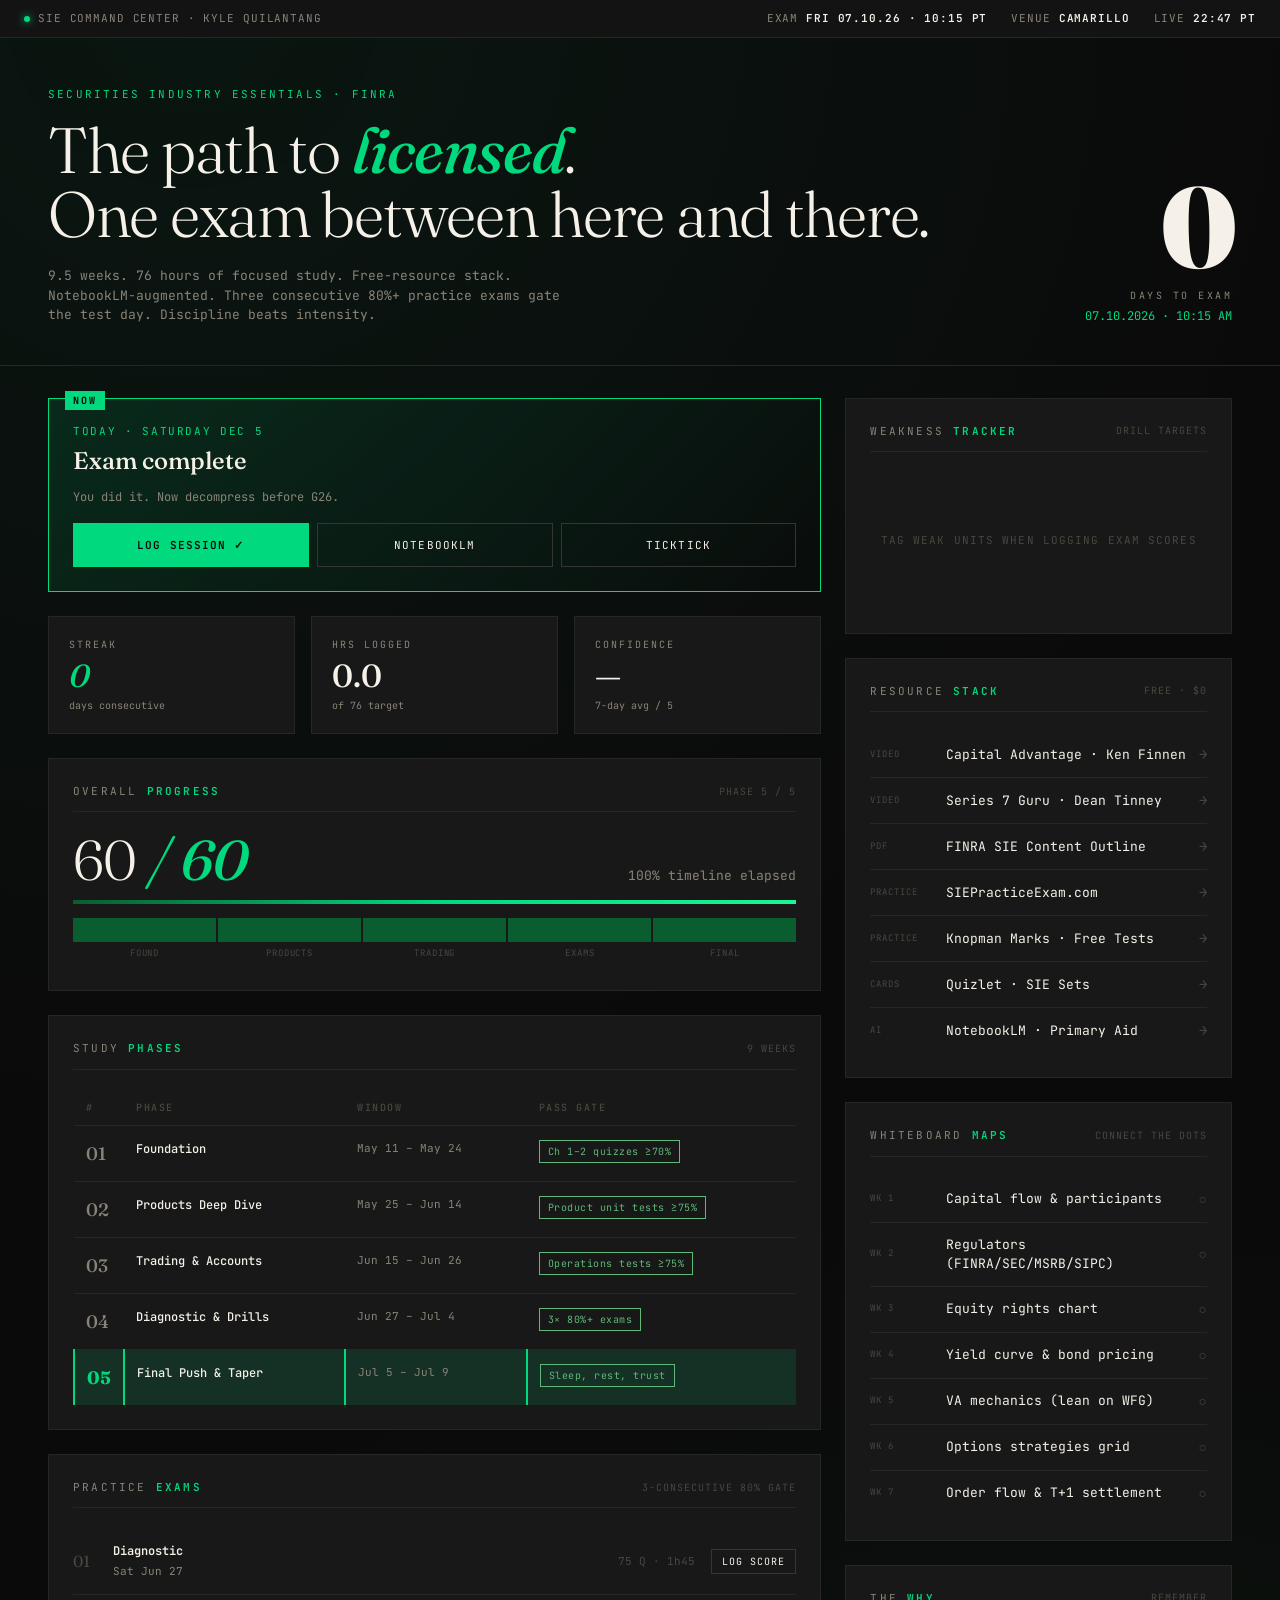
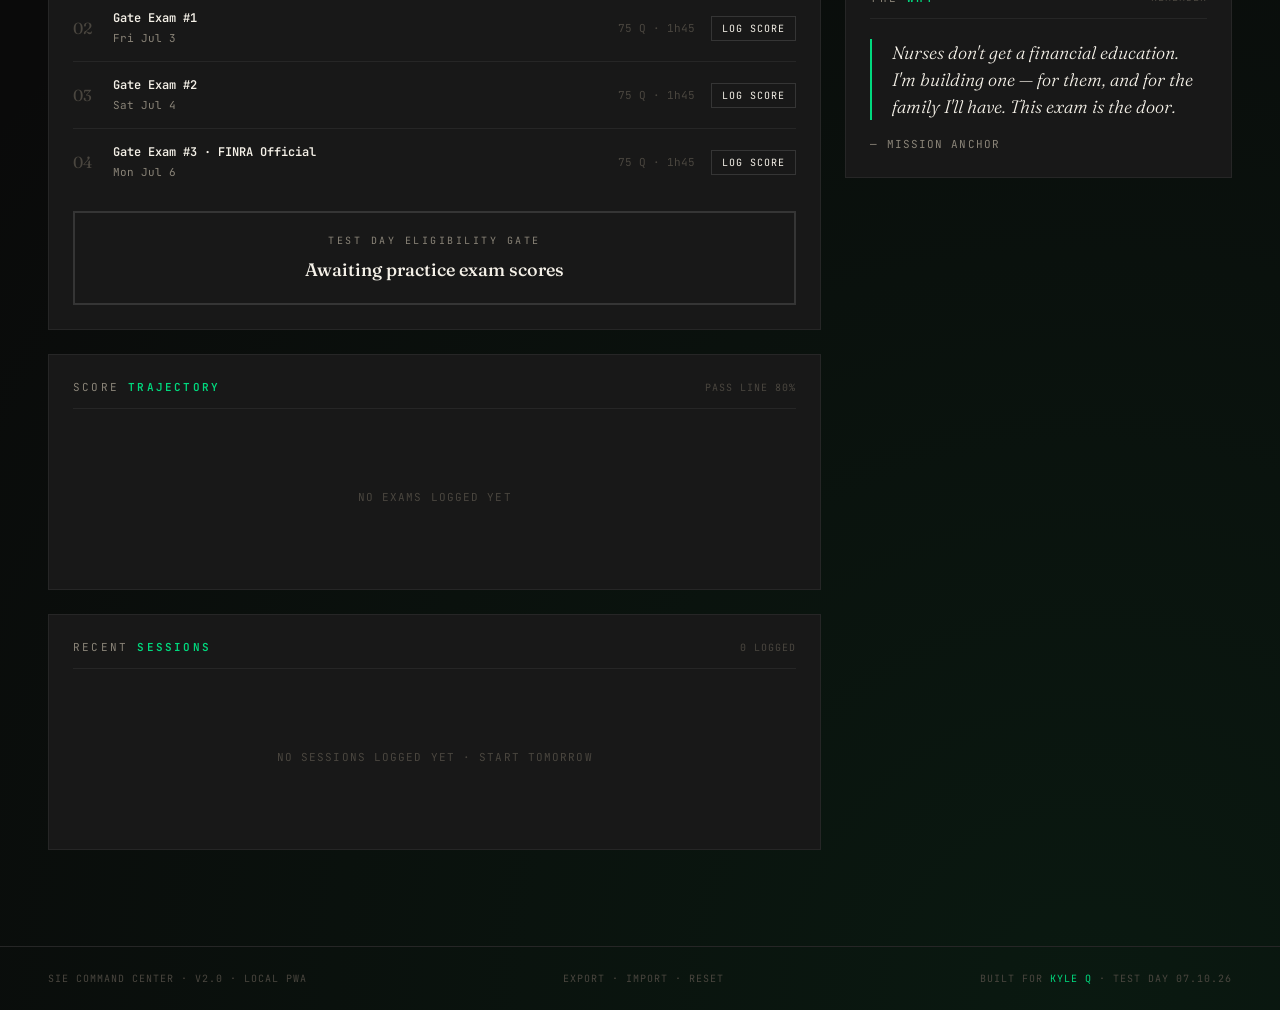
==== index.html @ 461f594e "Initial commit · SIE Command Center v2.0 Production rebuild of the v1 prototype as a vanilla HTML/CS" ====
<!DOCTYPE html>
<html lang="en">
<head>
  <meta charset="UTF-8" />
  <meta name="viewport" content="width=device-width, initial-scale=1.0, viewport-fit=cover, user-scalable=no" />
  <title>SIE Command Center · Kyle Quilantang</title>
  <meta name="description" content="A finance-terminal study dashboard for the FINRA SIE exam." />

  <link rel="manifest" href="manifest.json" />
  <meta name="theme-color" content="#0a0a0a" />
  <meta name="apple-mobile-web-app-capable" content="yes" />
  <meta name="apple-mobile-web-app-status-bar-style" content="black-translucent" />
  <meta name="apple-mobile-web-app-title" content="SIE" />
  <meta name="mobile-web-app-capable" content="yes" />
  <link rel="apple-touch-icon" href="icons/icon-180.png" />
  <link rel="apple-touch-icon" sizes="180x180" href="icons/icon-180.png" />
  <link rel="icon" type="image/png" sizes="192x192" href="icons/icon-192.png" />
  <link rel="icon" type="image/png" sizes="512x512" href="icons/icon-512.png" />
  <link rel="icon" type="image/svg+xml" href="icons/icon.svg" />

  <link rel="preconnect" href="https://fonts.googleapis.com">
  <link rel="preconnect" href="https://fonts.gstatic.com" crossorigin>
  <link href="https://fonts.googleapis.com/css2?family=Fraunces:ital,opsz,wght@0,9..144,300;0,9..144,500;0,9..144,700;0,9..144,900;1,9..144,500&family=JetBrains+Mono:wght@400;500;600;700&display=swap" rel="stylesheet">

  <link rel="stylesheet" href="css/styles.css" />
</head>
<body>

<div class="ticker">
  <div><span class="pulse"></span>SIE COMMAND CENTER · KYLE QUILANTANG</div>
  <div class="ticker-right">
    <span>EXAM <strong>FRI 07.10.26 · 10:15 PT</strong></span>
    <span>VENUE <strong>CAMARILLO</strong></span>
    <span id="liveTime">LIVE <strong>--:--</strong></span>
  </div>
</div>

<section class="hero">
  <div>
    <div class="hero-label">Securities Industry Essentials · FINRA</div>
    <h1 class="hero-title">The path to <em>licensed</em>.<br/>One exam between here and there.</h1>
    <p class="hero-sub">9.5 weeks. 76 hours of focused study. Free-resource stack. NotebookLM-augmented. Three consecutive 80%+ practice exams gate the test day. Discipline beats intensity.</p>
  </div>
  <div class="countdown">
    <div class="countdown-number" id="daysLeft">—</div>
    <div class="countdown-label">Days to Exam</div>
    <div class="countdown-date">07.10.2026 · 10:15 AM</div>
  </div>
</section>

<div class="grid">

  <div class="col">

    <div class="today-block">
      <div class="today-day" id="todayDay">TODAY · LOADING…</div>
      <div class="today-task" id="todayTask">—</div>
      <div class="today-detail" id="todayDetail">Loading current focus…</div>
      <div class="today-actions">
        <button class="btn primary" data-action="open-session">Log Session ✓</button>
        <button class="btn" data-action="open-notebook">NotebookLM</button>
        <button class="btn" data-action="open-ticktick">TickTick</button>
      </div>
    </div>

    <div class="stat-row">
      <div class="stat-card">
        <div class="label">Streak</div>
        <div class="value"><em id="streak">0</em></div>
        <div class="delta">days consecutive</div>
      </div>
      <div class="stat-card">
        <div class="label">Hrs Logged</div>
        <div class="value" id="hoursLogged">0</div>
        <div class="delta">of 76 target</div>
      </div>
      <div class="stat-card">
        <div class="label">Confidence</div>
        <div class="value" id="confValue">—</div>
        <div class="delta">7-day avg / 5</div>
      </div>
    </div>

    <div class="panel">
      <div class="panel-header">
        <div class="panel-title">Overall <strong>Progress</strong></div>
        <div class="panel-meta" id="phaseLabel">PHASE — / 5</div>
      </div>
      <div class="progress-stat">
        <div class="num" id="progressNum">— <em>/ 60</em></div>
        <div class="pct" id="progressPct">0% complete</div>
      </div>
      <div class="bar"><div class="bar-fill" id="barFill" style="width: 0%"></div></div>
      <div class="bar-segments" id="phaseSegs">
        <div class="seg"><div class="seg-label">FOUND</div></div>
        <div class="seg"><div class="seg-label">PRODUCTS</div></div>
        <div class="seg"><div class="seg-label">TRADING</div></div>
        <div class="seg"><div class="seg-label">EXAMS</div></div>
        <div class="seg"><div class="seg-label">FINAL</div></div>
      </div>
    </div>

    <div class="panel">
      <div class="panel-header">
        <div class="panel-title">Study <strong>Phases</strong></div>
        <div class="panel-meta">9 WEEKS</div>
      </div>
      <div class="phase-scroll">
        <table>
          <thead>
            <tr><th>#</th><th>Phase</th><th>Window</th><th>Pass Gate</th></tr>
          </thead>
          <tbody id="phaseTable"></tbody>
        </table>
      </div>
    </div>

    <div class="panel">
      <div class="panel-header">
        <div class="panel-title">Practice <strong>Exams</strong></div>
        <div class="panel-meta">3-CONSECUTIVE 80% GATE</div>
      </div>
      <div id="examList"></div>
      <div class="gate-status" id="gateStatus">
        <div class="gate-label">Test Day Eligibility Gate</div>
        <div class="gate-text" id="gateText">Awaiting practice exam scores</div>
      </div>
    </div>

    <div class="panel">
      <div class="panel-header">
        <div class="panel-title">Score <strong>Trajectory</strong></div>
        <div class="panel-meta">PASS LINE 80%</div>
      </div>
      <div id="chartWrap">
        <div class="chart-empty">No exams logged yet</div>
      </div>
    </div>

    <div class="panel">
      <div class="panel-header">
        <div class="panel-title">Recent <strong>Sessions</strong></div>
        <div class="panel-meta" id="sessionsMeta">0 LOGGED</div>
      </div>
      <div id="sessionsList">
        <div class="chart-empty">No sessions logged yet · Start tomorrow</div>
      </div>
    </div>

  </div>

  <div class="col">

    <div class="panel">
      <div class="panel-header">
        <div class="panel-title">Weakness <strong>Tracker</strong></div>
        <div class="panel-meta">DRILL TARGETS</div>
      </div>
      <div id="weaknessList">
        <div class="chart-empty">Tag weak units when logging exam scores</div>
      </div>
    </div>

    <div class="panel">
      <div class="panel-header">
        <div class="panel-title">Resource <strong>Stack</strong></div>
        <div class="panel-meta">FREE · $0</div>
      </div>
      <div class="resource-list">
        <a class="resource" href="https://www.youtube.com/@CapitalAdvantageTutoring" target="_blank" rel="noopener">
          <span class="resource-tag">VIDEO</span>
          <span class="resource-name">Capital Advantage · Ken Finnen</span>
          <span class="resource-arrow">→</span>
        </a>
        <a class="resource" href="https://www.youtube.com/@series7guru" target="_blank" rel="noopener">
          <span class="resource-tag">VIDEO</span>
          <span class="resource-name">Series 7 Guru · Dean Tinney</span>
          <span class="resource-arrow">→</span>
        </a>
        <a class="resource" href="https://www.finra.org/registration-exams-ce/qualification-exams/sie/content-outline" target="_blank" rel="noopener">
          <span class="resource-tag">PDF</span>
          <span class="resource-name">FINRA SIE Content Outline</span>
          <span class="resource-arrow">→</span>
        </a>
        <a class="resource" href="https://siepracticeexam.com" target="_blank" rel="noopener">
          <span class="resource-tag">PRACTICE</span>
          <span class="resource-name">SIEPracticeExam.com</span>
          <span class="resource-arrow">→</span>
        </a>
        <a class="resource" href="https://www.knopman.com/sie-exam-prep/" target="_blank" rel="noopener">
          <span class="resource-tag">PRACTICE</span>
          <span class="resource-name">Knopman Marks · Free Tests</span>
          <span class="resource-arrow">→</span>
        </a>
        <a class="resource" href="https://quizlet.com/subject/sie/" target="_blank" rel="noopener">
          <span class="resource-tag">CARDS</span>
          <span class="resource-name">Quizlet · SIE Sets</span>
          <span class="resource-arrow">→</span>
        </a>
        <a class="resource" href="https://notebooklm.google.com" target="_blank" rel="noopener">
          <span class="resource-tag">AI</span>
          <span class="resource-name">NotebookLM · Primary Aid</span>
          <span class="resource-arrow">→</span>
        </a>
      </div>
    </div>

    <div class="panel">
      <div class="panel-header">
        <div class="panel-title">Whiteboard <strong>Maps</strong></div>
        <div class="panel-meta">CONNECT THE DOTS</div>
      </div>
      <div class="resource-list" id="whiteboardList"></div>
    </div>

    <div class="panel">
      <div class="panel-header">
        <div class="panel-title">The <strong>Why</strong></div>
        <div class="panel-meta">REMEMBER</div>
      </div>
      <div class="support-quote">Nurses don't get a financial education. I'm building one — for them, and for the family I'll have. This exam is the door.</div>
      <div class="support-attr">— Mission Anchor</div>
    </div>

  </div>

</div>

<footer>
  <div>SIE COMMAND CENTER · v2.0 · LOCAL PWA</div>
  <div>
    <button data-action="export">Export</button> ·
    <button data-action="import">Import</button> ·
    <button data-action="reset">Reset</button>
  </div>
  <div>BUILT FOR <em>KYLE Q</em> · TEST DAY 07.10.26</div>
</footer>

<div class="modal-backdrop" id="sessionModal" data-dismiss="backdrop">
  <div class="modal" role="dialog" aria-labelledby="sessionTitle">
    <div class="modal-header">
      <div class="modal-title" id="sessionTitle">Log <strong>Session</strong></div>
      <button class="modal-close" data-action="close-session" aria-label="Close">×</button>
    </div>
    <div class="modal-body">
      <div class="modal-section">
        <div class="modal-label">Hours Studied</div>
        <div class="hour-grid" id="hourGrid"></div>
      </div>
      <div class="modal-section">
        <div class="modal-label">Confidence (1–5)</div>
        <div class="conf-row" id="confRow"></div>
        <div class="conf-scale">
          <span>Lost</span><span>Shaky</span><span>OK</span><span>Solid</span><span>Locked</span>
        </div>
      </div>
      <div class="modal-section">
        <div class="modal-label">Topic / Notes (optional)</div>
        <input id="sessionTopic" placeholder="e.g. Capital Advantage Ch 3 + 20 Quizlet cards" maxlength="200" />
      </div>
      <div class="modal-section">
        <button class="btn primary" style="width:100%; padding:14px;" data-action="save-session">Log Session</button>
      </div>
    </div>
  </div>
</div>

<div class="modal-backdrop" id="examModal" data-dismiss="backdrop">
  <div class="modal" role="dialog" aria-labelledby="examTitle">
    <div class="modal-header">
      <div class="modal-title" id="examTitle">Log <strong>Exam Score</strong></div>
      <button class="modal-close" data-action="close-exam" aria-label="Close">×</button>
    </div>
    <div class="modal-body">
      <div class="modal-section">
        <div class="modal-label" id="examModalSubtitle">Practice Exam #—</div>
        <input id="examScore" type="number" min="0" max="100" placeholder="Score (0–100)" />
      </div>
      <div class="modal-section">
        <div class="modal-label">Weak Units (tag what tripped you)</div>
        <div class="tag-row" id="weakTagRow"></div>
      </div>
      <div class="modal-section">
        <div class="modal-label">Notes (optional)</div>
        <input id="examNotes" placeholder="What patterns showed up?" maxlength="200" />
      </div>
      <div class="modal-section">
        <button class="btn primary" style="width:100%; padding:14px;" data-action="save-exam">Save Score</button>
      </div>
    </div>
  </div>
</div>

<div class="test-day" id="testDay">
  <div class="test-day-tag">TEST DAY · 07.10.2026</div>
  <div class="test-day-time">10:15</div>
  <div class="test-day-msg">Drive to Camarillo. You've got this.</div>
  <div class="test-day-detail">
    <div>LEAVE WAGON WHEEL · <strong>9:15 AM</strong></div>
    <div>ARRIVE BY · <strong>9:45 AM</strong></div>
    <div>VENTURA–CAMARILLO TEST CENTER</div>
    <div>400 W VENTURA BLVD · STE 130 · CAMARILLO CA</div>
    <div>ELIGIBILITY ID · <strong>T0887186</strong></div>
  </div>
  <button class="test-day-exit" data-action="exit-testday">[ exit test day mode ]</button>
</div>

<div class="install-hint" id="installHint">
  <span>Add to Home Screen → Share button → "Add to Home Screen"</span>
  <button data-action="dismiss-install">Got it</button>
</div>

<script src="js/data.js"></script>
<script src="js/storage.js"></script>
<script src="js/render.js"></script>
<script src="js/app.js"></script>

</body>
</html>
---- css/styles.css ----
:root {
  --bg: #0a0a0a;
  --bg-elev: #131313;
  --bg-card: #181818;
  --bg-modal: #0f0f0f;
  --border: #262626;
  --border-strong: #353535;
  --text: #f5f1e8;
  --text-dim: #8a8478;
  --text-faint: #4a463f;
  --accent: #00d97e;
  --accent-bright: #1cf593;
  --accent-deep: #0a5d2e;
  --accent-soft: rgba(0, 217, 126, 0.12);
  --accent-line: rgba(0, 217, 126, 0.35);
  --green: #5fb878;
  --red: #d65454;
  --yellow: #d4a02a;
  --display: 'Fraunces', Georgia, serif;
  --mono: 'JetBrains Mono', ui-monospace, 'SF Mono', Menlo, monospace;
}
* { box-sizing: border-box; margin: 0; padding: 0; }
html, body {
  background: var(--bg);
  color: var(--text);
  font-family: var(--mono);
  font-size: 14px;
  line-height: 1.5;
  -webkit-font-smoothing: antialiased;
  -webkit-tap-highlight-color: transparent;
  min-height: 100vh;
}
body {
  background-image:
    radial-gradient(circle at 15% 0%, rgba(0, 217, 126, 0.06), transparent 40%),
    radial-gradient(circle at 85% 100%, rgba(10, 93, 46, 0.18), transparent 50%);
  padding:
    env(safe-area-inset-top)
    env(safe-area-inset-right)
    env(safe-area-inset-bottom)
    env(safe-area-inset-left);
}
button { font: inherit; color: inherit; }
a { color: inherit; }
input, textarea {
  font-family: var(--mono);
  background: var(--bg-elev);
  color: var(--text);
  border: 1px solid var(--border-strong);
  padding: 12px;
  font-size: 14px;
  width: 100%;
  outline: none;
}
input:focus, textarea:focus { border-color: var(--accent); }

/* ===== TICKER ===== */
.ticker {
  border-bottom: 1px solid var(--border);
  background: var(--bg-elev);
  padding: 10px 24px;
  display: flex;
  justify-content: space-between;
  align-items: center;
  font-size: 11px;
  letter-spacing: 0.08em;
  text-transform: uppercase;
  color: var(--text-dim);
}
.ticker .pulse {
  display: inline-block;
  width: 6px; height: 6px;
  border-radius: 50%;
  background: var(--accent);
  box-shadow: 0 0 8px var(--accent);
  margin-right: 8px;
  animation: pulse 2s infinite;
}
@keyframes pulse {
  0%, 100% { opacity: 1; }
  50% { opacity: 0.4; }
}
.ticker-right { display: flex; gap: 24px; }
.ticker-right span strong { color: var(--text); font-weight: 600; }

/* ===== HERO ===== */
.hero {
  padding: 48px 48px 40px;
  border-bottom: 1px solid var(--border);
  display: grid;
  grid-template-columns: 1fr auto;
  gap: 48px;
  align-items: end;
}
.hero-label {
  font-family: var(--mono);
  font-size: 11px;
  letter-spacing: 0.2em;
  text-transform: uppercase;
  color: var(--accent);
  margin-bottom: 16px;
}
.hero-title {
  font-family: var(--display);
  font-weight: 300;
  font-size: clamp(36px, 5vw, 72px);
  line-height: 1;
  letter-spacing: -0.02em;
  color: var(--text);
}
.hero-title em {
  font-style: italic;
  font-weight: 500;
  color: var(--accent);
}
.hero-sub {
  margin-top: 20px;
  font-family: var(--mono);
  color: var(--text-dim);
  font-size: 13px;
  max-width: 540px;
}
.countdown { text-align: right; }
.countdown-number {
  font-family: var(--display);
  font-weight: 900;
  font-size: clamp(80px, 9vw, 140px);
  line-height: 0.85;
  color: var(--text);
  letter-spacing: -0.04em;
}
.countdown-label {
  font-family: var(--mono);
  font-size: 10px;
  letter-spacing: 0.25em;
  text-transform: uppercase;
  color: var(--text-dim);
  margin-top: 12px;
}
.countdown-date {
  font-family: var(--mono);
  font-size: 12px;
  color: var(--accent);
  margin-top: 4px;
}

/* ===== GRID ===== */
.grid {
  padding: 32px 48px 96px;
  display: grid;
  grid-template-columns: 2fr 1fr;
  gap: 24px;
}
.col { display: flex; flex-direction: column; gap: 24px; min-width: 0; }

.panel {
  background: var(--bg-card);
  border: 1px solid var(--border);
  padding: 24px;
  position: relative;
}
.panel-header {
  display: flex;
  justify-content: space-between;
  align-items: center;
  gap: 12px;
  margin-bottom: 20px;
  padding-bottom: 12px;
  border-bottom: 1px solid var(--border);
}
.panel-title {
  font-family: var(--mono);
  font-size: 11px;
  letter-spacing: 0.2em;
  text-transform: uppercase;
  color: var(--text-dim);
}
.panel-title strong { color: var(--accent); font-weight: 600; }
.panel-meta {
  font-family: var(--mono);
  font-size: 10px;
  color: var(--text-faint);
  letter-spacing: 0.1em;
  white-space: nowrap;
}

/* ===== PROGRESS ===== */
.progress-stat {
  display: flex;
  justify-content: space-between;
  align-items: baseline;
  margin-bottom: 12px;
}
.progress-stat .num {
  font-family: var(--display);
  font-size: 56px;
  font-weight: 300;
  color: var(--text);
  line-height: 1;
  letter-spacing: -0.02em;
}
.progress-stat .num em {
  font-style: italic;
  color: var(--accent);
  font-weight: 500;
}
.progress-stat .pct {
  font-family: var(--mono);
  font-size: 13px;
  color: var(--text-dim);
}
.bar {
  height: 4px;
  background: var(--border);
  position: relative;
  overflow: hidden;
}
.bar-fill {
  height: 100%;
  background: linear-gradient(90deg, var(--accent-deep) 0%, var(--accent) 50%, var(--accent-bright) 100%);
  transition: width 0.6s cubic-bezier(0.16, 1, 0.3, 1);
}
.bar-segments {
  display: flex;
  margin-top: 14px;
  gap: 2px;
  margin-bottom: 24px;
}
.seg {
  flex: 1;
  height: 24px;
  background: var(--border);
  position: relative;
  cursor: pointer;
  transition: all 0.2s;
}
.seg:hover { background: var(--border-strong); }
.seg.done { background: var(--accent-deep); }
.seg.current {
  background: var(--accent-soft);
  border-top: 2px solid var(--accent);
}
.seg-label {
  position: absolute;
  bottom: -18px;
  left: 50%;
  transform: translateX(-50%);
  font-size: 9px;
  color: var(--text-faint);
  letter-spacing: 0.1em;
  white-space: nowrap;
}

/* ===== PHASE TABLE ===== */
.phase-scroll { overflow-x: auto; -webkit-overflow-scrolling: touch; }
table {
  width: 100%;
  border-collapse: collapse;
  font-family: var(--mono);
  font-size: 12px;
}
th {
  text-align: left;
  padding: 10px 12px;
  font-size: 10px;
  letter-spacing: 0.15em;
  text-transform: uppercase;
  color: var(--text-faint);
  font-weight: 500;
  border-bottom: 1px solid var(--border);
}
td {
  padding: 14px 12px;
  border-bottom: 1px solid var(--border);
  color: var(--text);
  vertical-align: top;
}
tr:last-child td { border-bottom: none; }
tr.current-phase td {
  background: var(--accent-soft);
  border-left: 2px solid var(--accent);
}
tr.current-phase td:first-child {
  color: var(--accent);
  font-weight: 700;
}
td.phase-num {
  font-family: var(--display);
  font-size: 18px;
  color: var(--text-dim);
  font-weight: 500;
  width: 40px;
}
td.phase-name { color: var(--text); font-weight: 500; }
td.phase-dates { color: var(--text-dim); font-size: 11px; white-space: nowrap; }
.gate-pill {
  display: inline-block;
  padding: 3px 8px;
  font-size: 10px;
  border: 1px solid var(--border-strong);
  color: var(--text-dim);
  letter-spacing: 0.05em;
}
.gate-pill.met { color: var(--green); border-color: var(--green); }
.gate-pill.active { color: var(--accent); border-color: var(--accent); }

/* ===== TODAY ===== */
.today-block {
  border: 1px solid var(--accent);
  padding: 24px;
  background: linear-gradient(135deg, var(--accent-soft) 0%, transparent 100%);
  position: relative;
}
.today-block::before {
  content: 'NOW';
  position: absolute;
  top: -8px; left: 16px;
  background: var(--accent);
  color: var(--bg);
  font-family: var(--mono);
  font-size: 10px;
  font-weight: 700;
  letter-spacing: 0.2em;
  padding: 2px 8px;
}
.today-day {
  font-family: var(--mono);
  font-size: 11px;
  letter-spacing: 0.15em;
  color: var(--accent);
  text-transform: uppercase;
}
.today-task {
  font-family: var(--display);
  font-size: 24px;
  font-weight: 500;
  line-height: 1.2;
  margin: 8px 0 12px;
  color: var(--text);
}
.today-detail {
  font-family: var(--mono);
  font-size: 12px;
  color: var(--text-dim);
  line-height: 1.6;
}
.today-actions {
  display: flex;
  flex-wrap: wrap;
  gap: 8px;
  margin-top: 16px;
}

/* ===== BUTTONS ===== */
.btn {
  flex: 1;
  min-width: 120px;
  min-height: 44px;
  background: transparent;
  border: 1px solid var(--border-strong);
  color: var(--text);
  padding: 10px 14px;
  font-family: var(--mono);
  font-size: 11px;
  letter-spacing: 0.1em;
  text-transform: uppercase;
  cursor: pointer;
  transition: all 0.2s;
}
.btn:hover, .btn:active { border-color: var(--accent); color: var(--accent); }
.btn.primary {
  background: var(--accent);
  color: var(--bg);
  border-color: var(--accent);
  font-weight: 600;
}
.btn.primary:hover, .btn.primary:active {
  background: var(--accent-bright);
  color: var(--bg);
}

/* ===== RESOURCE LIST ===== */
.resource-list { display: flex; flex-direction: column; gap: 0; }
.resource {
  display: grid;
  grid-template-columns: auto 1fr auto;
  gap: 12px;
  align-items: center;
  padding: 12px 0;
  border-bottom: 1px solid var(--border);
  text-decoration: none;
  color: var(--text);
  transition: padding 0.2s;
  cursor: pointer;
  user-select: none;
}
.resource:last-child { border-bottom: none; }
.resource:hover { padding-left: 8px; color: var(--accent); }
.resource-tag {
  font-family: var(--mono);
  font-size: 9px;
  color: var(--text-faint);
  letter-spacing: 0.1em;
  width: 64px;
}
.resource-name { font-size: 13px; }
.resource-arrow { color: var(--text-faint); font-size: 14px; }
.resource:hover .resource-arrow { color: var(--accent); }
.resource.done .resource-arrow { color: var(--accent); }
.resource.done .resource-name {
  color: var(--text-dim);
  text-decoration: line-through;
  text-decoration-color: var(--accent-line);
}

/* ===== STAT CARDS ===== */
.stat-row {
  display: grid;
  grid-template-columns: repeat(3, 1fr);
  gap: 16px;
}
.stat-card {
  background: var(--bg-card);
  border: 1px solid var(--border);
  padding: 20px;
}
.stat-card .label {
  font-family: var(--mono);
  font-size: 10px;
  letter-spacing: 0.2em;
  text-transform: uppercase;
  color: var(--text-dim);
  margin-bottom: 8px;
}
.stat-card .value {
  font-family: var(--display);
  font-size: 32px;
  font-weight: 500;
  color: var(--text);
  line-height: 1;
}
.stat-card .value em { font-style: italic; color: var(--accent); }
.stat-card .delta {
  font-family: var(--mono);
  font-size: 10px;
  color: var(--text-dim);
  margin-top: 6px;
}

/* ===== EXAMS ===== */
.exam-row {
  display: grid;
  grid-template-columns: 24px 1fr auto auto;
  gap: 16px;
  align-items: center;
  padding: 14px 0;
  border-bottom: 1px solid var(--border);
}
.exam-row:last-child { border-bottom: none; }
.exam-num {
  font-family: var(--display);
  font-size: 16px;
  color: var(--text-faint);
}
.exam-name { font-size: 12px; min-width: 0; }
.exam-name strong { color: var(--text); display: block; margin-bottom: 2px; font-weight: 600; }
.exam-name span { color: var(--text-dim); font-size: 11px; }
.exam-meta { color: var(--text-faint); font-size: 11px; white-space: nowrap; }
.exam-score {
  font-family: var(--mono);
  font-weight: 600;
  font-size: 13px;
  cursor: pointer;
}
.exam-score.locked { color: var(--text-faint); cursor: default; }
.exam-score.pass { color: var(--green); }
.exam-score.fail { color: var(--red); }
.exam-score.pending { color: var(--yellow); }

/* ===== GATE ===== */
.gate-status {
  border: 2px solid var(--border-strong);
  padding: 20px;
  text-align: center;
  margin-top: 16px;
}
.gate-status.met {
  border-color: var(--green);
  background: rgba(95, 184, 120, 0.06);
}
.gate-label {
  font-family: var(--mono);
  font-size: 10px;
  letter-spacing: 0.25em;
  text-transform: uppercase;
  color: var(--text-dim);
  margin-bottom: 8px;
}
.gate-text {
  font-family: var(--display);
  font-size: 18px;
  font-weight: 500;
  color: var(--text);
}
.gate-status.met .gate-text { color: var(--green); }

/* ===== CHART ===== */
.chart {
  width: 100%;
  height: 180px;
  margin-top: 4px;
  overflow: visible;
}
.chart-empty {
  color: var(--text-faint);
  font-size: 11px;
  letter-spacing: 0.1em;
  text-align: center;
  padding: 60px 0;
  text-transform: uppercase;
}

/* ===== WEAKNESS ===== */
.weakness-item {
  display: grid;
  grid-template-columns: 1fr auto;
  gap: 12px;
  padding: 8px 0;
  border-bottom: 1px solid var(--border);
  align-items: center;
}
.weakness-item:last-child { border-bottom: none; }
.weakness-item .topic { font-size: 12px; color: var(--text); }
.weakness-item .count {
  font-family: var(--display);
  font-size: 18px;
  color: var(--accent);
  font-weight: 500;
}

/* ===== SUPPORT ===== */
.support-quote {
  font-family: var(--display);
  font-style: italic;
  font-weight: 300;
  font-size: 18px;
  line-height: 1.5;
  color: var(--text);
  border-left: 2px solid var(--accent);
  padding-left: 20px;
  margin: 16px 0;
}
.support-attr {
  font-family: var(--mono);
  font-size: 11px;
  color: var(--text-dim);
  letter-spacing: 0.1em;
  text-transform: uppercase;
}

/* ===== SESSIONS ===== */
.session-row {
  display: grid;
  grid-template-columns: auto 1fr auto auto;
  gap: 12px;
  padding: 10px 0;
  border-bottom: 1px solid var(--border);
  align-items: center;
  font-size: 12px;
}
.session-row:last-child { border-bottom: none; }
.session-row .date { color: var(--text-dim); white-space: nowrap; }
.session-row .topic {
  color: var(--text);
  min-width: 0;
  overflow: hidden;
  text-overflow: ellipsis;
  white-space: nowrap;
}
.session-row .hours { color: var(--accent); font-weight: 600; white-space: nowrap; }
.session-row .conf { color: var(--text-dim); font-size: 11px; }

/* ===== FOOTER ===== */
footer {
  padding: 24px 48px calc(24px + env(safe-area-inset-bottom));
  border-top: 1px solid var(--border);
  font-family: var(--mono);
  font-size: 10px;
  color: var(--text-faint);
  letter-spacing: 0.1em;
  text-transform: uppercase;
  display: flex;
  justify-content: space-between;
  flex-wrap: wrap;
  gap: 12px;
}
footer em { color: var(--accent); font-style: normal; }
footer button {
  background: transparent;
  border: none;
  color: var(--text-faint);
  cursor: pointer;
  font: inherit;
  letter-spacing: inherit;
  text-transform: inherit;
}
footer button:hover { color: var(--accent); }

/* ===== MODAL ===== */
.modal-backdrop {
  position: fixed;
  inset: 0;
  background: rgba(0, 0, 0, 0.7);
  backdrop-filter: blur(4px);
  -webkit-backdrop-filter: blur(4px);
  z-index: 100;
  display: none;
  align-items: center;
  justify-content: center;
  padding: 16px;
  padding-top: calc(16px + env(safe-area-inset-top));
  padding-bottom: calc(16px + env(safe-area-inset-bottom));
}
.modal-backdrop.open { display: flex; }
.modal {
  background: var(--bg-modal);
  border: 1px solid var(--border-strong);
  width: 100%;
  max-width: 480px;
  max-height: 100%;
  overflow-y: auto;
  -webkit-overflow-scrolling: touch;
  position: relative;
}
.modal-header {
  padding: 20px 24px;
  border-bottom: 1px solid var(--border);
  display: flex;
  justify-content: space-between;
  align-items: center;
}
.modal-title {
  font-family: var(--mono);
  font-size: 11px;
  letter-spacing: 0.2em;
  text-transform: uppercase;
  color: var(--text-dim);
}
.modal-title strong { color: var(--accent); font-weight: 600; }
.modal-close {
  background: transparent;
  border: none;
  color: var(--text-dim);
  font-size: 22px;
  cursor: pointer;
  padding: 0;
  width: 44px; height: 44px;
  line-height: 1;
}
.modal-close:hover { color: var(--accent); }
.modal-body { padding: 24px; }
.modal-section { margin-bottom: 24px; }
.modal-section:last-child { margin-bottom: 0; }
.modal-label {
  font-family: var(--mono);
  font-size: 10px;
  letter-spacing: 0.2em;
  text-transform: uppercase;
  color: var(--text-dim);
  margin-bottom: 12px;
}

/* ===== HOUR PICKER ===== */
.hour-grid {
  display: grid;
  grid-template-columns: repeat(4, 1fr);
  gap: 8px;
}
.hour-btn {
  background: var(--bg-elev);
  border: 1px solid var(--border-strong);
  color: var(--text);
  padding: 16px 0;
  min-height: 56px;
  font-family: var(--display);
  font-size: 22px;
  font-weight: 500;
  cursor: pointer;
  transition: all 0.15s;
}
.hour-btn:hover { border-color: var(--accent); color: var(--accent); }
.hour-btn.selected {
  background: var(--accent);
  color: var(--bg);
  border-color: var(--accent);
}

/* ===== CONFIDENCE ===== */
.conf-row {
  display: grid;
  grid-template-columns: repeat(5, 1fr);
  gap: 8px;
}
.conf-btn {
  aspect-ratio: 1;
  min-height: 56px;
  background: var(--bg-elev);
  border: 1px solid var(--border-strong);
  color: var(--text);
  font-family: var(--display);
  font-size: 24px;
  font-weight: 500;
  cursor: pointer;
  transition: all 0.15s;
}
.conf-btn:hover { border-color: var(--accent); }
.conf-btn.selected {
  background: var(--accent);
  color: var(--bg);
  border-color: var(--accent);
}
.conf-scale {
  display: flex;
  justify-content: space-between;
  margin-top: 8px;
  font-size: 9px;
  color: var(--text-faint);
  letter-spacing: 0.1em;
  text-transform: uppercase;
}

/* ===== TAGS ===== */
.tag-row { display: flex; flex-wrap: wrap; gap: 6px; }
.tag {
  background: var(--bg-elev);
  border: 1px solid var(--border-strong);
  color: var(--text-dim);
  padding: 8px 12px;
  min-height: 36px;
  font-family: var(--mono);
  font-size: 11px;
  cursor: pointer;
  transition: all 0.15s;
  user-select: none;
}
.tag:hover { border-color: var(--accent); color: var(--accent); }
.tag.selected {
  background: var(--accent-soft);
  border-color: var(--accent);
  color: var(--accent);
}

/* ===== TEST DAY ===== */
.test-day {
  position: fixed;
  inset: 0;
  background: var(--bg);
  background-image:
    radial-gradient(circle at 50% 30%, rgba(0, 217, 126, 0.20), transparent 50%),
    radial-gradient(circle at 50% 80%, rgba(10, 93, 46, 0.30), transparent 60%);
  z-index: 200;
  display: none;
  flex-direction: column;
  align-items: center;
  justify-content: center;
  text-align: center;
  padding: 32px;
  gap: 24px;
}
.test-day.show { display: flex; }
.test-day-tag {
  font-family: var(--mono);
  font-size: 11px;
  letter-spacing: 0.3em;
  text-transform: uppercase;
  color: var(--accent);
}
.test-day-time {
  font-family: var(--display);
  font-weight: 900;
  font-size: clamp(80px, 18vw, 180px);
  line-height: 0.85;
  color: var(--text);
  letter-spacing: -0.04em;
}
.test-day-msg {
  font-family: var(--display);
  font-style: italic;
  font-size: clamp(24px, 4vw, 36px);
  color: var(--accent);
  font-weight: 500;
  max-width: 600px;
}
.test-day-detail {
  font-family: var(--mono);
  color: var(--text-dim);
  font-size: 13px;
  letter-spacing: 0.05em;
  line-height: 1.8;
}
.test-day-detail strong { color: var(--text); }
.test-day-exit {
  margin-top: 16px;
  font-size: 10px;
  color: var(--text-faint);
  letter-spacing: 0.2em;
  text-transform: uppercase;
  background: none;
  border: none;
  cursor: pointer;
}
.test-day-exit:hover { color: var(--accent); }

/* ===== INSTALL HINT ===== */
.install-hint {
  position: fixed;
  bottom: calc(16px + env(safe-area-inset-bottom));
  left: 16px; right: 16px;
  background: var(--bg-modal);
  border: 1px solid var(--accent);
  padding: 12px 16px;
  font-size: 11px;
  letter-spacing: 0.05em;
  color: var(--text);
  z-index: 50;
  display: none;
  align-items: center;
  justify-content: space-between;
  gap: 12px;
}
.install-hint.show { display: flex; }
.install-hint button {
  background: none;
  border: none;
  color: var(--accent);
  font-family: var(--mono);
  font-size: 11px;
  letter-spacing: 0.1em;
  cursor: pointer;
  text-transform: uppercase;
}

/* ===== RESPONSIVE ===== */
@media (max-width: 900px) {
  .hero { grid-template-columns: 1fr; padding: 28px 20px; gap: 20px; }
  .countdown { text-align: left; }
  .grid { grid-template-columns: 1fr; padding: 20px 20px 96px; gap: 20px; }
  .stat-row { grid-template-columns: repeat(3, 1fr); gap: 8px; }
  .stat-card { padding: 14px 12px; }
  .stat-card .value { font-size: 26px; }
  .ticker { flex-direction: column; gap: 6px; align-items: flex-start; padding: 10px 16px; }
  .ticker-right { gap: 16px; flex-wrap: wrap; }
  footer { flex-direction: column; gap: 8px; padding: 16px 20px calc(16px + env(safe-area-inset-bottom)); }
  .panel { padding: 18px; }
  .today-block { padding: 18px; }
  .today-task { font-size: 20px; }
  .progress-stat .num { font-size: 42px; }
  .resource-tag { width: 52px; }
  td { padding: 10px 8px; }
  th { padding: 8px 8px; }
}

/* ===== ENTRANCE ===== */
.panel, .stat-card, .today-block {
  opacity: 0;
  transform: translateY(12px);
  animation: rise 0.7s cubic-bezier(0.16, 1, 0.3, 1) forwards;
}
.panel:nth-child(1) { animation-delay: 0.05s; }
.panel:nth-child(2) { animation-delay: 0.15s; }
.panel:nth-child(3) { animation-delay: 0.25s; }
.panel:nth-child(4) { animation-delay: 0.35s; }
.panel:nth-child(5) { animation-delay: 0.45s; }
@keyframes rise {
  to { opacity: 1; transform: translateY(0); }
}
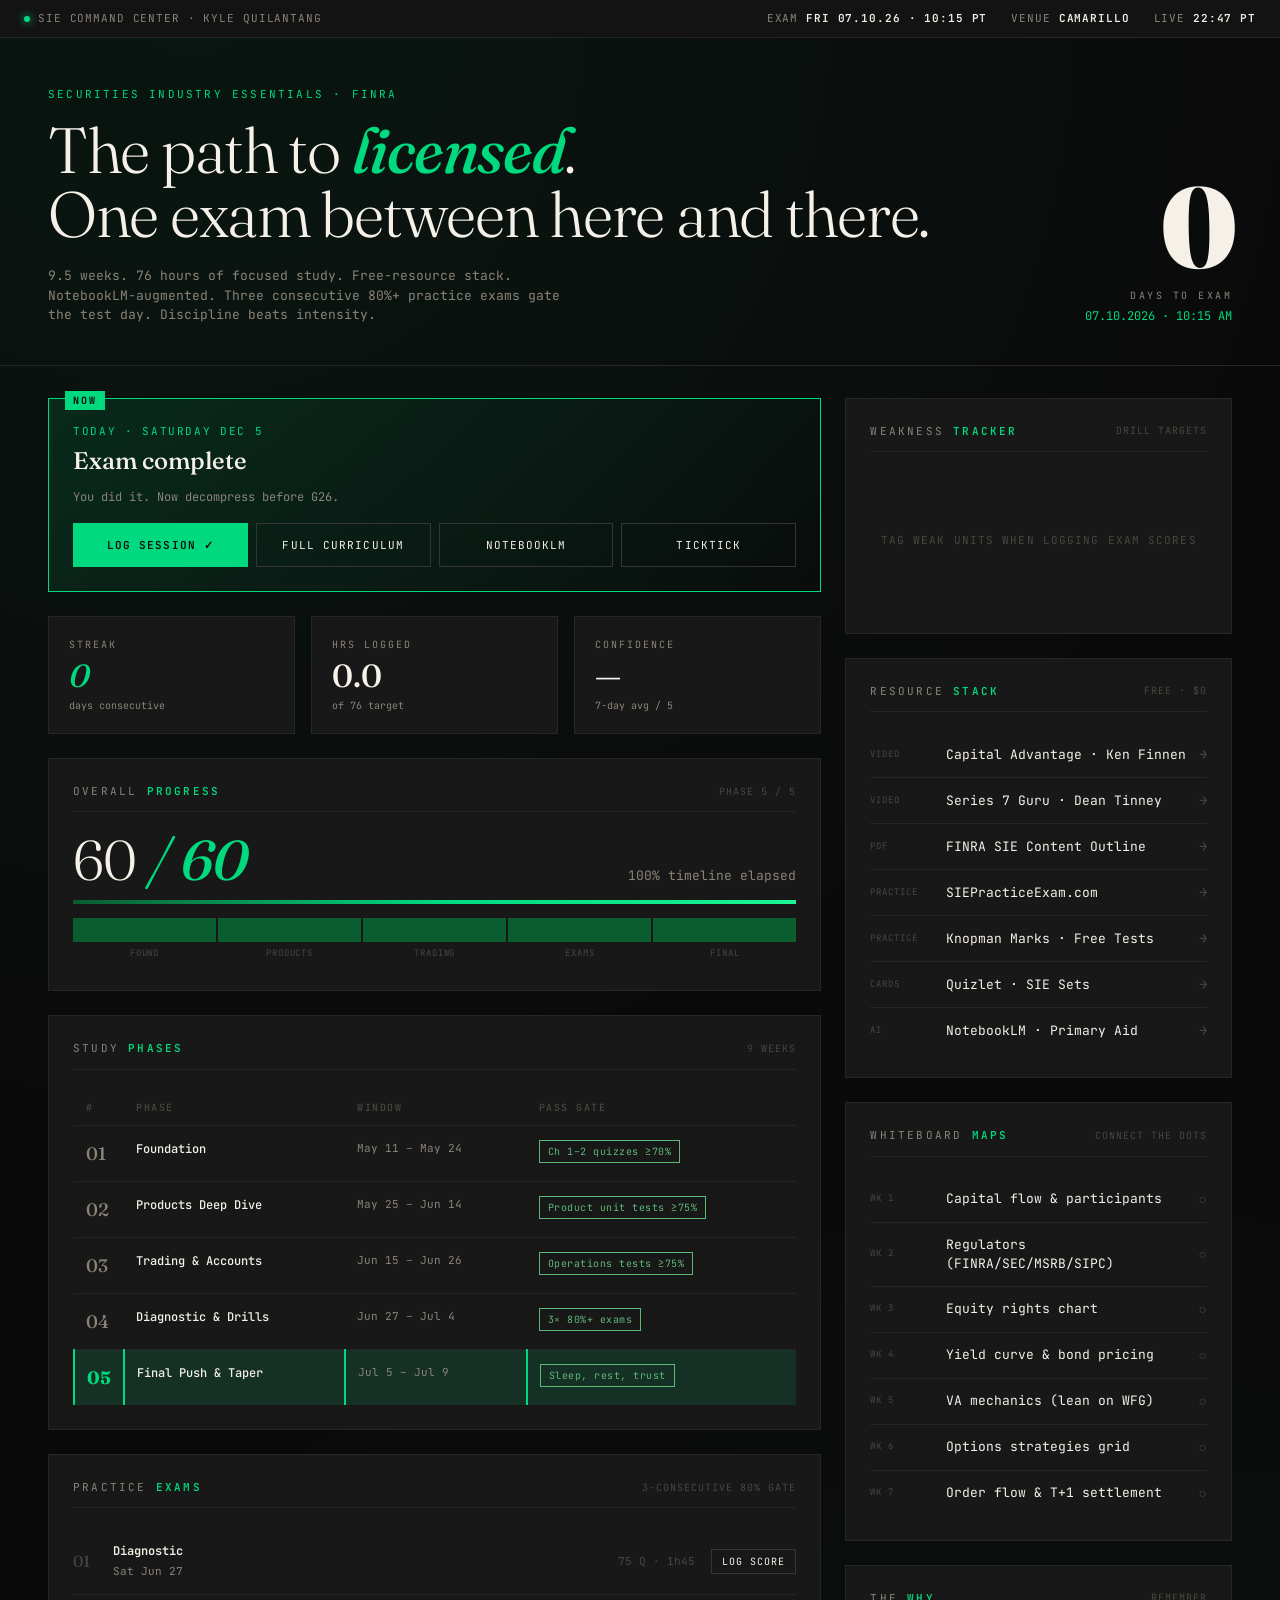
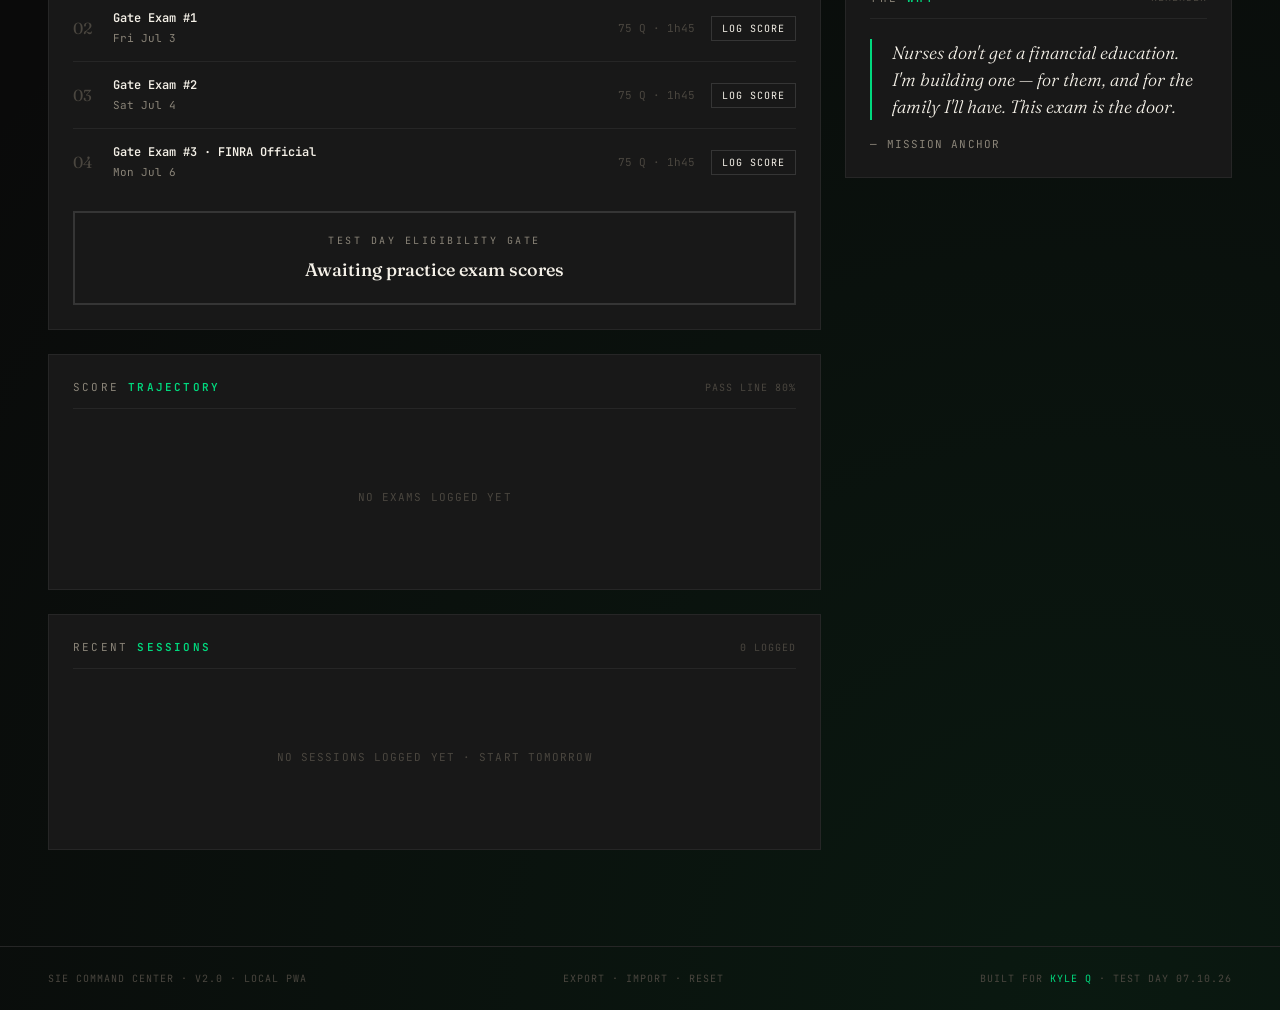
==== commit 51d75119: "Add detailed 10-week curriculum with daily items Replaces the 4-item-per-week checklist with a real " ====
--- a/index.html
+++ b/index.html
@@ -54,10 +54,14 @@
 
     <div class="today-block">
       <div class="today-day" id="todayDay">TODAY · LOADING…</div>
+      <div class="drift-row" id="driftRow"></div>
+      <div class="lesson-card" id="lessonCard"></div>
       <div class="today-task" id="todayTask">—</div>
       <div class="today-detail" id="todayDetail">Loading current focus…</div>
+      <div class="week-checklist" id="weekChecklist"></div>
       <div class="today-actions">
         <button class="btn primary" data-action="open-session">Log Session ✓</button>
+        <button class="btn" data-action="open-curriculum">Full Curriculum</button>
         <button class="btn" data-action="open-notebook">NotebookLM</button>
         <button class="btn" data-action="open-ticktick">TickTick</button>
       </div>
@@ -288,6 +292,16 @@
         <button class="btn primary" style="width:100%; padding:14px;" data-action="save-exam">Save Score</button>
       </div>
     </div>
+  </div>
+</div>
+
+<div class="modal-backdrop" id="curriculumModal" data-dismiss="backdrop">
+  <div class="modal modal-wide" role="dialog" aria-labelledby="curriculumTitle">
+    <div class="modal-header">
+      <div class="modal-title" id="curriculumTitle">Full <strong>Curriculum</strong> · 10-Week Plan</div>
+      <button class="modal-close" data-action="close-curriculum" aria-label="Close">×</button>
+    </div>
+    <div class="modal-body" id="curriculumBody"></div>
   </div>
 </div>
 
--- a/css/styles.css
+++ b/css/styles.css
@@ -351,6 +351,258 @@
   margin-top: 16px;
 }
 
+/* ===== DRIFT ROW ===== */
+.drift-row {
+  display: flex;
+  flex-wrap: wrap;
+  gap: 6px;
+  margin: 10px 0 14px;
+}
+.drift-row:empty { display: none; }
+.drift-pill {
+  font-family: var(--mono);
+  font-size: 9px;
+  letter-spacing: 0.18em;
+  text-transform: uppercase;
+  padding: 4px 8px;
+  border: 1px solid var(--border-strong);
+  color: var(--text-dim);
+  font-weight: 600;
+}
+.drift-pill.on-track { border-color: var(--accent); color: var(--accent); }
+.drift-pill.ahead    { border-color: var(--accent-bright); color: var(--accent-bright); }
+.drift-pill.behind   { border-color: var(--yellow); color: var(--yellow); }
+.drift-pill.way-behind { border-color: var(--red); color: var(--red); }
+
+/* ===== TODAY'S LESSON HERO ===== */
+.lesson-card {
+  background: rgba(0, 0, 0, 0.30);
+  border: 1px solid var(--accent-line);
+  padding: 16px 18px;
+  margin: 14px 0 16px;
+}
+.lesson-card:empty { display: none; }
+.lesson-meta {
+  display: flex;
+  flex-wrap: wrap;
+  gap: 6px;
+  margin-bottom: 10px;
+}
+.lesson-pill {
+  font-family: var(--mono);
+  font-size: 9px;
+  font-weight: 700;
+  letter-spacing: 0.18em;
+  text-transform: uppercase;
+  padding: 4px 8px;
+  background: var(--accent);
+  color: var(--bg);
+}
+.lesson-pill.muted {
+  background: transparent;
+  border: 1px solid var(--border-strong);
+  color: var(--text-dim);
+}
+.lesson-pill.catchup {
+  background: var(--yellow);
+  color: var(--bg);
+}
+.lesson-title {
+  font-family: var(--display);
+  font-size: 22px;
+  font-weight: 500;
+  line-height: 1.2;
+  color: var(--text);
+  margin: 4px 0 10px;
+}
+.lesson-outline {
+  font-family: var(--mono);
+  font-size: 11px;
+  color: var(--text-dim);
+  letter-spacing: 0.05em;
+  margin-bottom: 12px;
+}
+.lesson-outline strong { color: var(--accent); font-weight: 600; }
+.lesson-resource {
+  display: inline-block;
+  font-family: var(--mono);
+  font-size: 11px;
+  letter-spacing: 0.1em;
+  text-transform: uppercase;
+  color: var(--accent);
+  border: 1px solid var(--accent);
+  padding: 8px 14px;
+  text-decoration: none;
+  transition: all 0.15s;
+}
+.lesson-resource:hover { background: var(--accent); color: var(--bg); }
+.lesson-done {
+  font-family: var(--mono);
+  font-size: 11px;
+  letter-spacing: 0.1em;
+  text-transform: uppercase;
+  color: var(--green);
+  margin-top: 6px;
+}
+
+/* ===== WEEK CHECKLIST ===== */
+.week-checklist {
+  margin: 8px 0;
+  padding: 14px 0 0;
+  border-top: 1px solid var(--border);
+}
+.week-checklist:empty { display: none; }
+.checklist-meta {
+  font-family: var(--mono);
+  font-size: 10px;
+  letter-spacing: 0.2em;
+  text-transform: uppercase;
+  color: var(--text-dim);
+  margin-bottom: 10px;
+  display: flex;
+  justify-content: space-between;
+  gap: 8px;
+}
+.checklist-meta strong { color: var(--accent); font-weight: 600; }
+
+.day-item {
+  display: grid;
+  grid-template-columns: 22px 36px 56px 1fr auto auto;
+  gap: 10px;
+  padding: 10px 8px;
+  cursor: pointer;
+  user-select: none;
+  align-items: center;
+  font-size: 12px;
+  color: var(--text);
+  border-bottom: 1px solid var(--border);
+  transition: background 0.15s;
+}
+.day-item:last-of-type { border-bottom: none; }
+.day-item:hover { background: rgba(255, 255, 255, 0.02); }
+.day-item.is-today {
+  background: var(--accent-soft);
+  border-left: 2px solid var(--accent);
+  padding-left: 10px;
+}
+.day-item .check-box {
+  font-family: var(--mono);
+  color: var(--text-faint);
+  font-size: 14px;
+  text-align: center;
+}
+.day-item.done .check-box { color: var(--accent); }
+.day-item .day-label {
+  font-family: var(--mono);
+  font-size: 10px;
+  letter-spacing: 0.15em;
+  color: var(--text-dim);
+  text-transform: uppercase;
+}
+.day-item.is-today .day-label { color: var(--accent); font-weight: 600; }
+.day-item .action-tag {
+  font-family: var(--mono);
+  font-size: 9px;
+  letter-spacing: 0.12em;
+  text-transform: uppercase;
+  color: var(--text-faint);
+  border: 1px solid var(--border-strong);
+  padding: 2px 6px;
+  text-align: center;
+  white-space: nowrap;
+}
+.day-item .day-title {
+  font-size: 12.5px;
+  color: var(--text);
+  overflow: hidden;
+  text-overflow: ellipsis;
+}
+.day-item.done .day-title {
+  color: var(--text-dim);
+  text-decoration: line-through;
+  text-decoration-color: var(--accent-line);
+}
+.day-item .day-time {
+  font-family: var(--mono);
+  font-size: 10px;
+  color: var(--text-faint);
+  white-space: nowrap;
+}
+.day-item .day-link {
+  font-size: 14px;
+  color: var(--text-faint);
+  text-decoration: none;
+  padding: 4px 6px;
+}
+.day-item .day-link:hover { color: var(--accent); }
+.day-item .day-link.placeholder { visibility: hidden; }
+
+.checklist-actions {
+  margin-top: 14px;
+  display: flex;
+  gap: 8px;
+  flex-wrap: wrap;
+}
+.checklist-actions .btn { flex: 1; min-width: 0; }
+
+/* ===== CURRICULUM MODAL ===== */
+.modal.modal-wide { max-width: 720px; }
+.curriculum-week {
+  border: 1px solid var(--border);
+  margin-bottom: 10px;
+}
+.curriculum-week.is-current { border-color: var(--accent); }
+.curriculum-week.is-complete { opacity: 0.65; }
+.curriculum-week-header {
+  display: grid;
+  grid-template-columns: 32px 1fr auto auto;
+  gap: 12px;
+  padding: 14px 16px;
+  cursor: pointer;
+  align-items: center;
+  user-select: none;
+  background: var(--bg-elev);
+}
+.curriculum-week-header:hover { background: rgba(255, 255, 255, 0.03); }
+.curriculum-week .week-num {
+  font-family: var(--display);
+  font-size: 18px;
+  color: var(--text-dim);
+  font-weight: 500;
+}
+.curriculum-week.is-current .week-num { color: var(--accent); }
+.curriculum-week .week-meta {
+  min-width: 0;
+}
+.curriculum-week .week-topic {
+  font-family: var(--display);
+  font-size: 15px;
+  color: var(--text);
+  font-weight: 500;
+}
+.curriculum-week .week-section {
+  font-family: var(--mono);
+  font-size: 10px;
+  color: var(--text-faint);
+  letter-spacing: 0.1em;
+  margin-top: 2px;
+}
+.curriculum-week .week-progress {
+  font-family: var(--mono);
+  font-size: 10px;
+  color: var(--text-dim);
+  letter-spacing: 0.1em;
+  white-space: nowrap;
+}
+.curriculum-week .week-toggle {
+  font-family: var(--mono);
+  font-size: 14px;
+  color: var(--text-faint);
+}
+.curriculum-week .week-days { display: none; padding: 0 12px; }
+.curriculum-week.expanded .week-days { display: block; }
+.curriculum-week.expanded .week-toggle { color: var(--accent); }
+
 /* ===== BUTTONS ===== */
 .btn {
   flex: 1;
@@ -841,6 +1093,17 @@
 }
 
 /* ===== RESPONSIVE ===== */
+@media (max-width: 600px) {
+  .day-item {
+    grid-template-columns: 22px 32px 1fr auto auto;
+    gap: 8px;
+    padding: 10px 4px;
+  }
+  .day-item .action-tag { display: none; }
+  .lesson-title { font-size: 18px; }
+  .modal.modal-wide { max-width: 100%; }
+}
+
 @media (max-width: 900px) {
   .hero { grid-template-columns: 1fr; padding: 28px 20px; gap: 20px; }
   .countdown { text-align: left; }
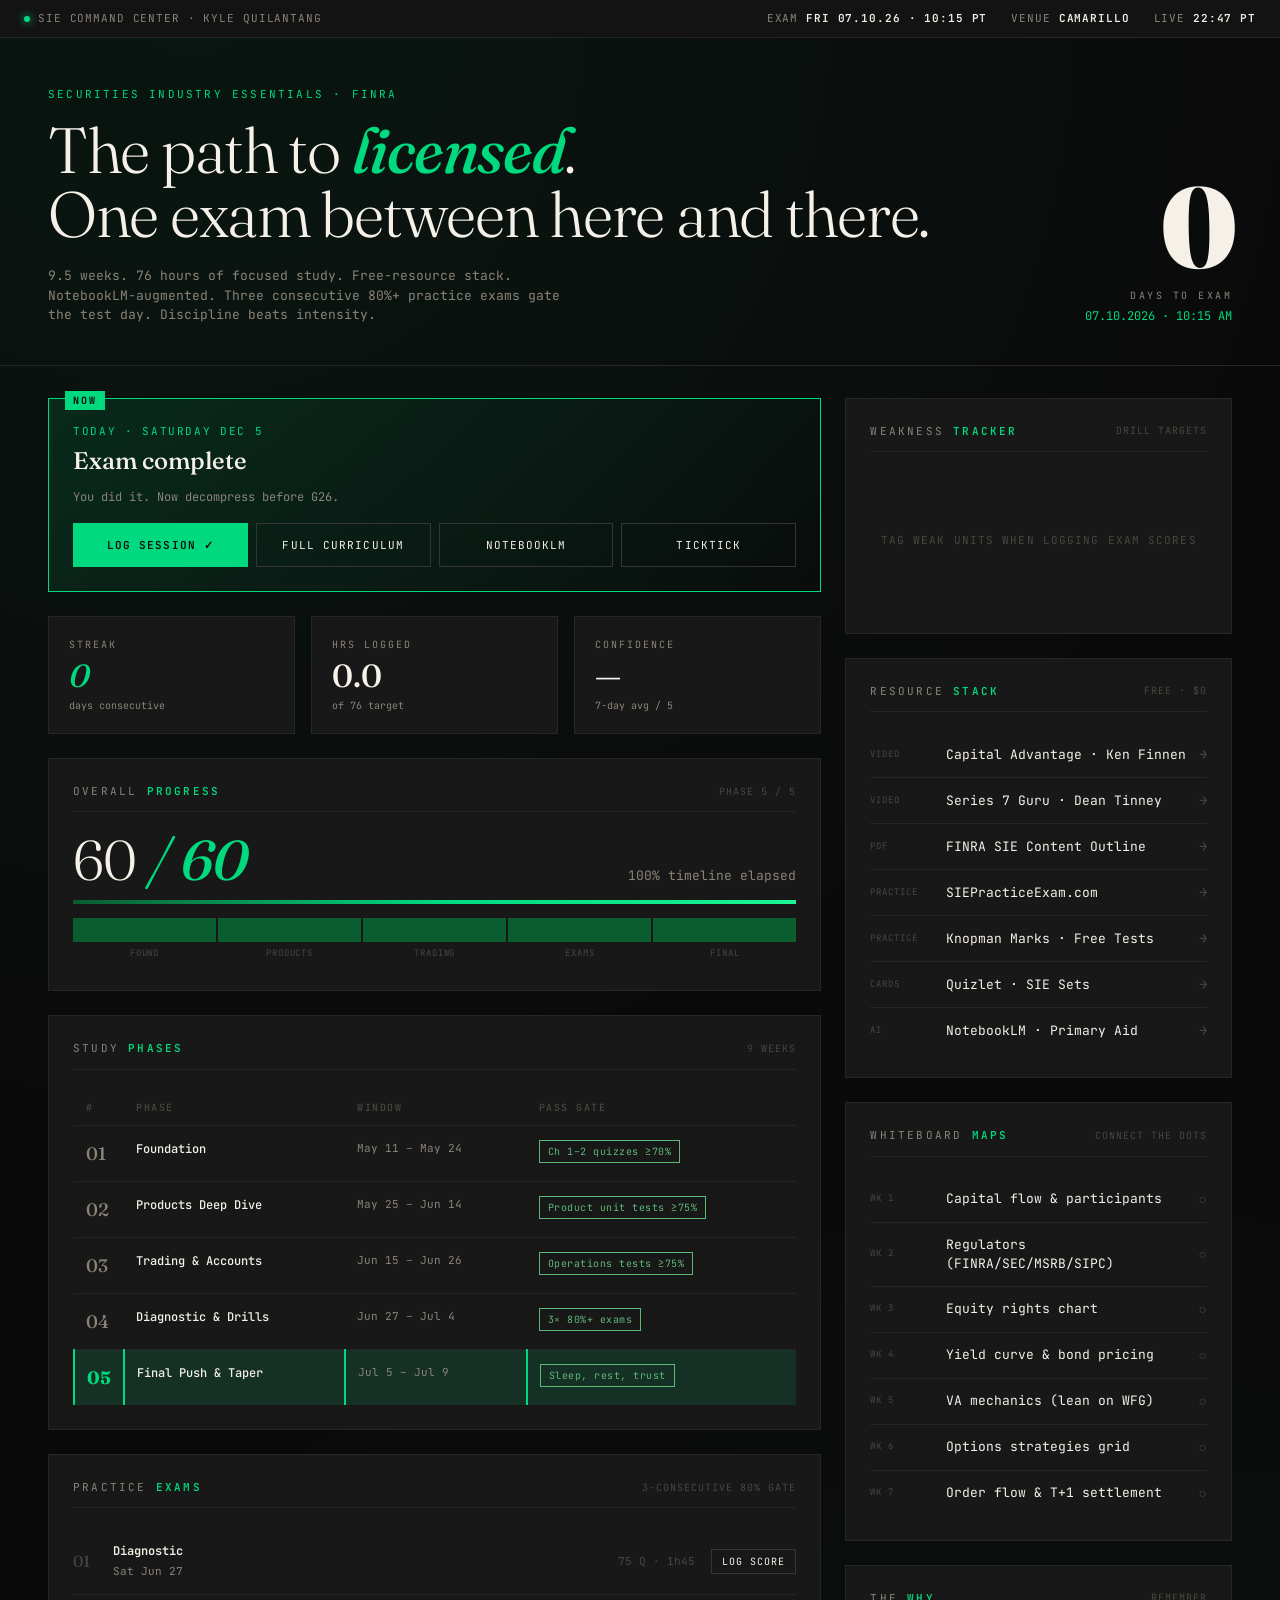
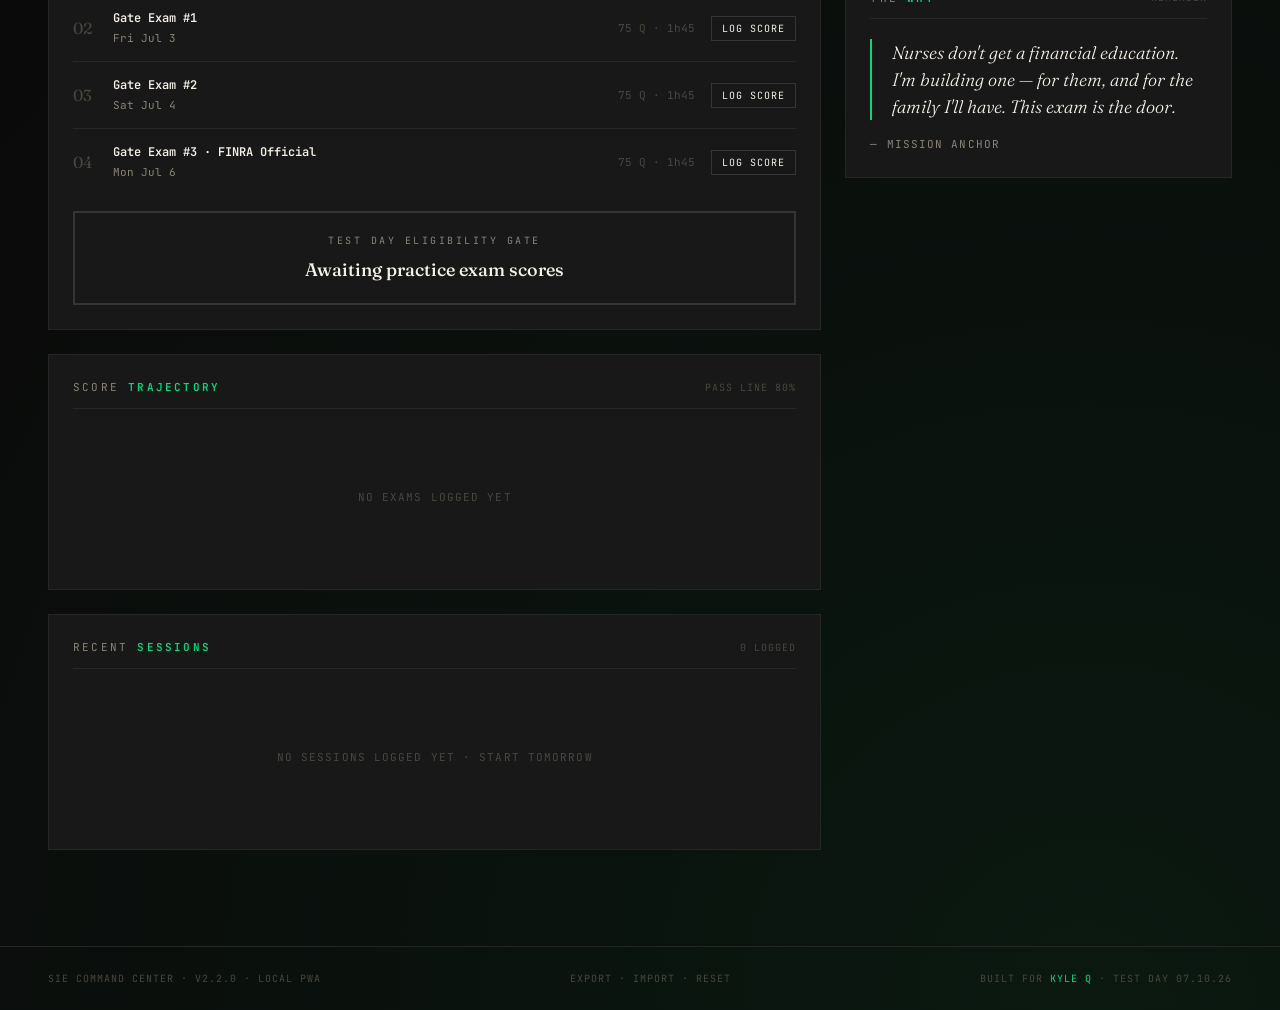
==== commit da95cafd: "Surface APP_VERSION in footer for cache-staleness checks Hardcoded v2.0 footer string was unhelpful " ====
--- a/index.html
+++ b/index.html
@@ -231,7 +231,7 @@
 </div>
 
 <footer>
-  <div>SIE COMMAND CENTER · v2.0 · LOCAL PWA</div>
+  <div>SIE COMMAND CENTER · <span id="appVersion">v—</span> · LOCAL PWA</div>
   <div>
     <button data-action="export">Export</button> ·
     <button data-action="import">Import</button> ·
